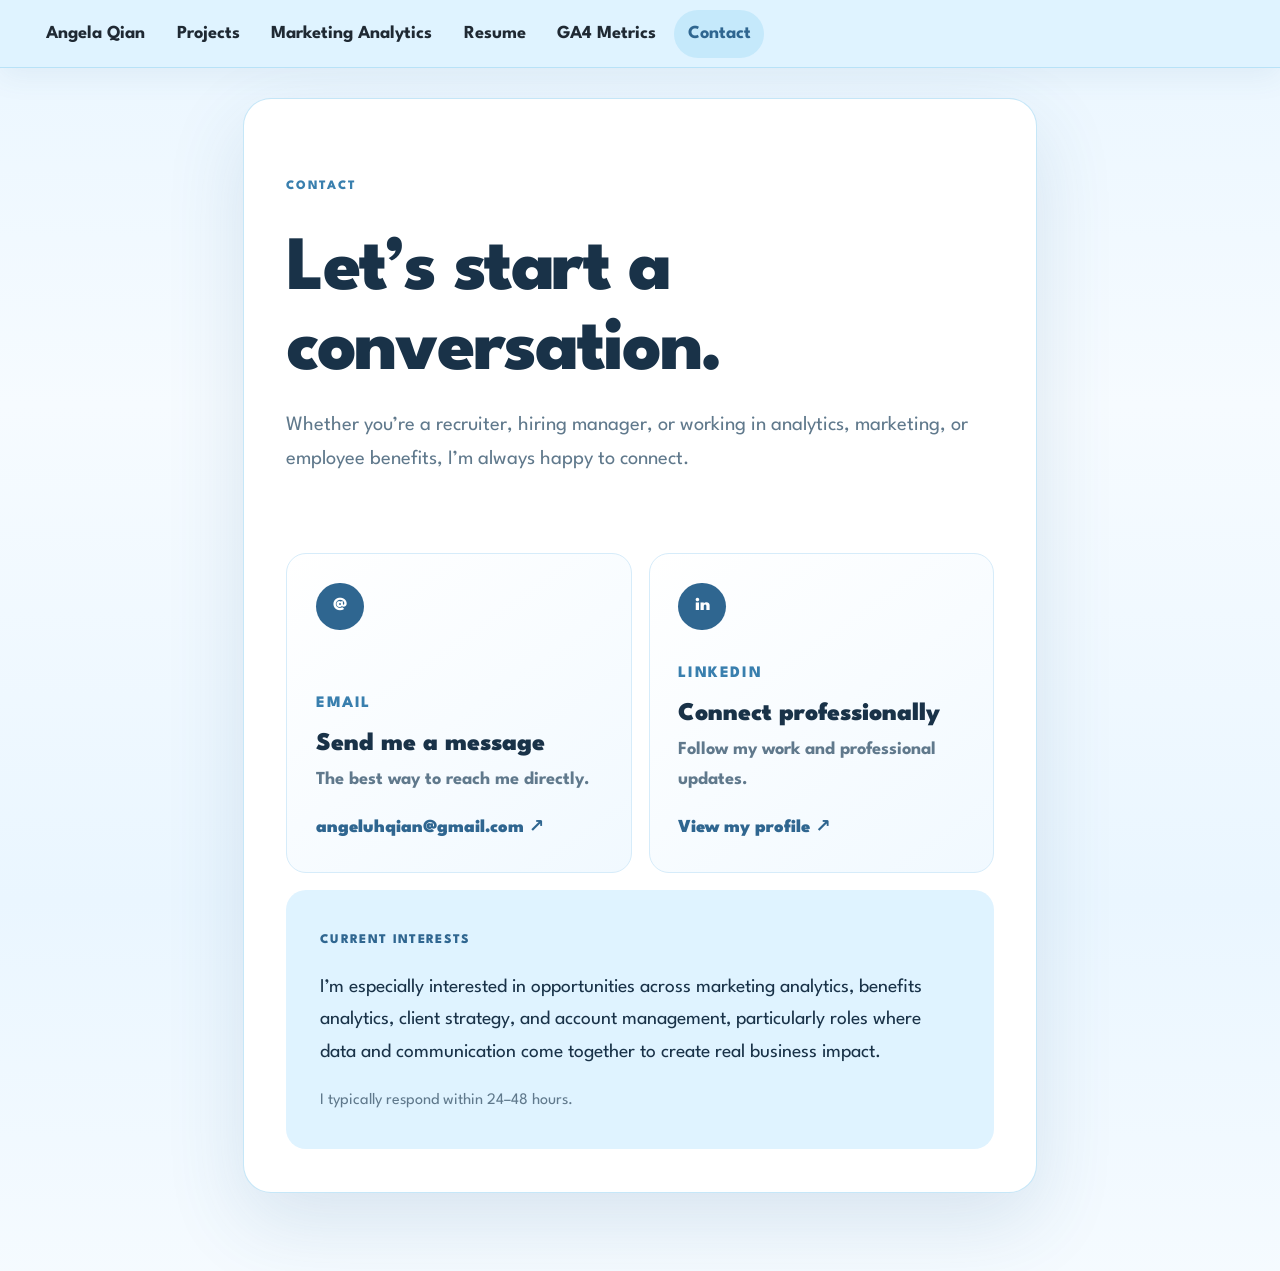
==== docs/contact-me.html @ a6282f03 "Refine contact interests sentence" ====
<!DOCTYPE html>
<html xmlns="http://www.w3.org/1999/xhtml" lang="en" xml:lang="en"><head>

<meta charset="utf-8">
<meta name="generator" content="quarto-1.6.40">

<meta name="viewport" content="width=device-width, initial-scale=1.0, user-scalable=yes">


<title>Let’s Connect</title>
<style>
code{white-space: pre-wrap;}
span.smallcaps{font-variant: small-caps;}
div.columns{display: flex; gap: min(4vw, 1.5em);}
div.column{flex: auto; overflow-x: auto;}
div.hanging-indent{margin-left: 1.5em; text-indent: -1.5em;}
ul.task-list{list-style: none;}
ul.task-list li input[type="checkbox"] {
  width: 0.8em;
  margin: 0 0.8em 0.2em -1em; /* quarto-specific, see https://github.com/quarto-dev/quarto-cli/issues/4556 */ 
  vertical-align: middle;
}
</style>


<script src="site_libs/quarto-nav/quarto-nav.js"></script>
<script src="site_libs/quarto-nav/headroom.min.js"></script>
<script src="site_libs/clipboard/clipboard.min.js"></script>
<script src="site_libs/quarto-search/autocomplete.umd.js"></script>
<script src="site_libs/quarto-search/fuse.min.js"></script>
<script src="site_libs/quarto-search/quarto-search.js"></script>
<meta name="quarto:offset" content="./">
<script src="site_libs/quarto-html/quarto.js"></script>
<script src="site_libs/quarto-html/popper.min.js"></script>
<script src="site_libs/quarto-html/tippy.umd.min.js"></script>
<script src="site_libs/quarto-html/anchor.min.js"></script>
<link href="site_libs/quarto-html/tippy.css" rel="stylesheet">
<link href="site_libs/quarto-html/quarto-syntax-highlighting-549806ee2085284f45b00abea8c6df48.css" rel="stylesheet" id="quarto-text-highlighting-styles">
<script src="site_libs/bootstrap/bootstrap.min.js"></script>
<link href="site_libs/bootstrap/bootstrap-icons.css" rel="stylesheet">
<link href="site_libs/bootstrap/bootstrap-1cd7bb4c56beca8efa45df7bf167b9a0.min.css" rel="stylesheet" append-hash="true" id="quarto-bootstrap" data-mode="light">
<script id="quarto-search-options" type="application/json">{
  "location": "navbar",
  "copy-button": false,
  "collapse-after": 3,
  "panel-placement": "end",
  "type": "overlay",
  "limit": 50,
  "keyboard-shortcut": [
    "f",
    "/",
    "s"
  ],
  "show-item-context": false,
  "language": {
    "search-no-results-text": "No results",
    "search-matching-documents-text": "matching documents",
    "search-copy-link-title": "Copy link to search",
    "search-hide-matches-text": "Hide additional matches",
    "search-more-match-text": "more match in this document",
    "search-more-matches-text": "more matches in this document",
    "search-clear-button-title": "Clear",
    "search-text-placeholder": "",
    "search-detached-cancel-button-title": "Cancel",
    "search-submit-button-title": "Submit",
    "search-label": "Search"
  }
}</script>
<script async="" src="https://www.googletagmanager.com/gtag/js?id=G-0YPBS9J7F2"></script>

<script type="text/javascript">

window.dataLayer = window.dataLayer || [];
function gtag(){dataLayer.push(arguments);}
gtag('js', new Date());
gtag('config', 'G-0YPBS9J7F2', { 'anonymize_ip': true});
</script>


</head>

<body class="nav-fixed contact-page fullcontent">

<div id="quarto-search-results"></div>
  <header id="quarto-header" class="headroom fixed-top">
    <nav class="navbar navbar-expand-lg " data-bs-theme="dark">
      <div class="navbar-container container-fluid">
            <div id="quarto-search" class="" title="Search"></div>
          <button class="navbar-toggler" type="button" data-bs-toggle="collapse" data-bs-target="#navbarCollapse" aria-controls="navbarCollapse" role="menu" aria-expanded="false" aria-label="Toggle navigation" onclick="if (window.quartoToggleHeadroom) { window.quartoToggleHeadroom(); }">
  <span class="navbar-toggler-icon"></span>
</button>
          <div class="collapse navbar-collapse" id="navbarCollapse">
            <ul class="navbar-nav navbar-nav-scroll me-auto">
  <li class="nav-item">
    <a class="nav-link" href="./index.html"> 
<span class="menu-text">Angela Qian</span></a>
  </li>  
  <li class="nav-item">
    <a class="nav-link" href="./strategic-marketing.html"> 
<span class="menu-text">Projects</span></a>
  </li>  
  <li class="nav-item">
    <a class="nav-link" href="./marketing-analytics.html"> 
<span class="menu-text">Marketing Analytics</span></a>
  </li>  
  <li class="nav-item">
    <a class="nav-link" href="./resume.html"> 
<span class="menu-text">Resume</span></a>
  </li>  
  <li class="nav-item">
    <a class="nav-link" href="./ga4-metrics.html"> 
<span class="menu-text">GA4 Metrics</span></a>
  </li>  
  <li class="nav-item">
    <a class="nav-link active" href="./contact-me.html" aria-current="page"> 
<span class="menu-text">Contact</span></a>
  </li>  
</ul>
          </div> <!-- /navcollapse -->
            <div class="quarto-navbar-tools">
</div>
      </div> <!-- /container-fluid -->
    </nav>
</header>
<!-- content -->
<div id="quarto-content" class="quarto-container page-columns page-rows-contents page-layout-article page-navbar">
<!-- sidebar -->
<!-- margin-sidebar -->
    
<!-- main -->
<main class="content" id="quarto-document-content">

<header id="title-block-header" class="quarto-title-block default">
<div class="quarto-title">
<h1 class="title">Let’s Connect</h1>
</div>



<div class="quarto-title-meta">

    
  
    
  </div>
  


</header>


<section class="contact-hero">
  <p class="portfolio-eyebrow">Contact</p>
  <h1>Let’s start a conversation.</h1>
  <p>Whether you’re a recruiter, hiring manager, or working in analytics, marketing, or employee benefits, I’m always happy to connect.</p>
</section>

<div class="contact-grid">
  <a class="contact-card" href="mailto:angeluhqian@gmail.com"><span class="contact-card__icon">@</span><small>Email</small><strong>Send me a message</strong><p>The best way to reach me directly.</p><b>angeluhqian@gmail.com ↗</b></a>
  <a class="contact-card" href="https://www.linkedin.com/in/qianangela1/" target="_blank" rel="noopener"><span class="contact-card__icon">in</span><small>LinkedIn</small><strong>Connect professionally</strong><p>Follow my work and professional updates.</p><b>View my profile ↗</b></a>
</div>

<section class="contact-note"><span>Current interests</span><p>I’m especially interested in opportunities across marketing analytics, benefits analytics, client strategy, and account management, particularly roles where data and communication come together to create real business impact.</p><small>I typically respond within 24–48 hours.</small></section>



</main> <!-- /main -->
<div class="project-modal" id="project-modal" aria-hidden="true">
  <div class="project-modal__backdrop" data-project-close=""></div>
  <section class="project-modal__panel" role="dialog" aria-modal="true" aria-labelledby="project-modal-title">
    <button class="project-modal__close" type="button" aria-label="Close project preview" data-project-close="">×</button>
    <div class="project-modal__copy">
      <span class="project-modal__tag" id="project-modal-tag"></span>
      <h2 id="project-modal-title"></h2>
      <p id="project-modal-description"></p>
      <a class="project-modal__link" id="project-modal-link" target="_blank" rel="noopener">Open full project <span aria-hidden="true">↗</span></a>
    </div>
    <div class="project-modal__preview">
      <iframe id="project-modal-frame" title="Project preview" loading="lazy" allowfullscreen=""></iframe>
    </div>
  </section>
</div>
<script>
(() => {
  const modal = document.getElementById('project-modal');
  if (!modal) return;
  const title = document.getElementById('project-modal-title');
  const tag = document.getElementById('project-modal-tag');
  const description = document.getElementById('project-modal-description');
  const link = document.getElementById('project-modal-link');
  const frame = document.getElementById('project-modal-frame');
  let opener;

  const closeModal = () => {
    modal.classList.remove('is-open');
    modal.setAttribute('aria-hidden', 'true');
    document.body.classList.remove('modal-open');
    frame.src = 'about:blank';
    opener?.focus();
  };

  document.querySelectorAll('[data-project-preview]').forEach((card) => {
    card.addEventListener('click', () => {
      opener = card;
      title.textContent = card.dataset.title;
      tag.textContent = card.dataset.tag;
      description.textContent = card.dataset.description;
      link.href = card.dataset.url;
      frame.src = card.dataset.embed || card.dataset.url;
      modal.classList.add('is-open');
      modal.setAttribute('aria-hidden', 'false');
      document.body.classList.add('modal-open');
      modal.querySelector('.project-modal__close').focus();
    });
  });

  modal.querySelectorAll('[data-project-close]').forEach((button) => button.addEventListener('click', closeModal));
  document.addEventListener('keydown', (event) => {
    if (event.key === 'Escape' && modal.classList.contains('is-open')) closeModal();
  });
})();
</script>
<script id="quarto-html-after-body" type="application/javascript">
window.document.addEventListener("DOMContentLoaded", function (event) {
  const toggleBodyColorMode = (bsSheetEl) => {
    const mode = bsSheetEl.getAttribute("data-mode");
    const bodyEl = window.document.querySelector("body");
    if (mode === "dark") {
      bodyEl.classList.add("quarto-dark");
      bodyEl.classList.remove("quarto-light");
    } else {
      bodyEl.classList.add("quarto-light");
      bodyEl.classList.remove("quarto-dark");
    }
  }
  const toggleBodyColorPrimary = () => {
    const bsSheetEl = window.document.querySelector("link#quarto-bootstrap");
    if (bsSheetEl) {
      toggleBodyColorMode(bsSheetEl);
    }
  }
  toggleBodyColorPrimary();  
  const icon = "";
  const anchorJS = new window.AnchorJS();
  anchorJS.options = {
    placement: 'right',
    icon: icon
  };
  anchorJS.add('.anchored');
  const isCodeAnnotation = (el) => {
    for (const clz of el.classList) {
      if (clz.startsWith('code-annotation-')) {                     
        return true;
      }
    }
    return false;
  }
  const onCopySuccess = function(e) {
    // button target
    const button = e.trigger;
    // don't keep focus
    button.blur();
    // flash "checked"
    button.classList.add('code-copy-button-checked');
    var currentTitle = button.getAttribute("title");
    button.setAttribute("title", "Copied!");
    let tooltip;
    if (window.bootstrap) {
      button.setAttribute("data-bs-toggle", "tooltip");
      button.setAttribute("data-bs-placement", "left");
      button.setAttribute("data-bs-title", "Copied!");
      tooltip = new bootstrap.Tooltip(button, 
        { trigger: "manual", 
          customClass: "code-copy-button-tooltip",
          offset: [0, -8]});
      tooltip.show();    
    }
    setTimeout(function() {
      if (tooltip) {
        tooltip.hide();
        button.removeAttribute("data-bs-title");
        button.removeAttribute("data-bs-toggle");
        button.removeAttribute("data-bs-placement");
      }
      button.setAttribute("title", currentTitle);
      button.classList.remove('code-copy-button-checked');
    }, 1000);
    // clear code selection
    e.clearSelection();
  }
  const getTextToCopy = function(trigger) {
      const codeEl = trigger.previousElementSibling.cloneNode(true);
      for (const childEl of codeEl.children) {
        if (isCodeAnnotation(childEl)) {
          childEl.remove();
        }
      }
      return codeEl.innerText;
  }
  const clipboard = new window.ClipboardJS('.code-copy-button:not([data-in-quarto-modal])', {
    text: getTextToCopy
  });
  clipboard.on('success', onCopySuccess);
  if (window.document.getElementById('quarto-embedded-source-code-modal')) {
    const clipboardModal = new window.ClipboardJS('.code-copy-button[data-in-quarto-modal]', {
      text: getTextToCopy,
      container: window.document.getElementById('quarto-embedded-source-code-modal')
    });
    clipboardModal.on('success', onCopySuccess);
  }
    var localhostRegex = new RegExp(/^(?:http|https):\/\/localhost\:?[0-9]*\//);
    var mailtoRegex = new RegExp(/^mailto:/);
      var filterRegex = new RegExp('/' + window.location.host + '/');
    var isInternal = (href) => {
        return filterRegex.test(href) || localhostRegex.test(href) || mailtoRegex.test(href);
    }
    // Inspect non-navigation links and adorn them if external
 	var links = window.document.querySelectorAll('a[href]:not(.nav-link):not(.navbar-brand):not(.toc-action):not(.sidebar-link):not(.sidebar-item-toggle):not(.pagination-link):not(.no-external):not([aria-hidden]):not(.dropdown-item):not(.quarto-navigation-tool):not(.about-link)');
    for (var i=0; i<links.length; i++) {
      const link = links[i];
      if (!isInternal(link.href)) {
        // undo the damage that might have been done by quarto-nav.js in the case of
        // links that we want to consider external
        if (link.dataset.originalHref !== undefined) {
          link.href = link.dataset.originalHref;
        }
      }
    }
  function tippyHover(el, contentFn, onTriggerFn, onUntriggerFn) {
    const config = {
      allowHTML: true,
      maxWidth: 500,
      delay: 100,
      arrow: false,
      appendTo: function(el) {
          return el.parentElement;
      },
      interactive: true,
      interactiveBorder: 10,
      theme: 'quarto',
      placement: 'bottom-start',
    };
    if (contentFn) {
      config.content = contentFn;
    }
    if (onTriggerFn) {
      config.onTrigger = onTriggerFn;
    }
    if (onUntriggerFn) {
      config.onUntrigger = onUntriggerFn;
    }
    window.tippy(el, config); 
  }
  const noterefs = window.document.querySelectorAll('a[role="doc-noteref"]');
  for (var i=0; i<noterefs.length; i++) {
    const ref = noterefs[i];
    tippyHover(ref, function() {
      // use id or data attribute instead here
      let href = ref.getAttribute('data-footnote-href') || ref.getAttribute('href');
      try { href = new URL(href).hash; } catch {}
      const id = href.replace(/^#\/?/, "");
      const note = window.document.getElementById(id);
      if (note) {
        return note.innerHTML;
      } else {
        return "";
      }
    });
  }
  const xrefs = window.document.querySelectorAll('a.quarto-xref');
  const processXRef = (id, note) => {
    // Strip column container classes
    const stripColumnClz = (el) => {
      el.classList.remove("page-full", "page-columns");
      if (el.children) {
        for (const child of el.children) {
          stripColumnClz(child);
        }
      }
    }
    stripColumnClz(note)
    if (id === null || id.startsWith('sec-')) {
      // Special case sections, only their first couple elements
      const container = document.createElement("div");
      if (note.children && note.children.length > 2) {
        container.appendChild(note.children[0].cloneNode(true));
        for (let i = 1; i < note.children.length; i++) {
          const child = note.children[i];
          if (child.tagName === "P" && child.innerText === "") {
            continue;
          } else {
            container.appendChild(child.cloneNode(true));
            break;
          }
        }
        if (window.Quarto?.typesetMath) {
          window.Quarto.typesetMath(container);
        }
        return container.innerHTML
      } else {
        if (window.Quarto?.typesetMath) {
          window.Quarto.typesetMath(note);
        }
        return note.innerHTML;
      }
    } else {
      // Remove any anchor links if they are present
      const anchorLink = note.querySelector('a.anchorjs-link');
      if (anchorLink) {
        anchorLink.remove();
      }
      if (window.Quarto?.typesetMath) {
        window.Quarto.typesetMath(note);
      }
      if (note.classList.contains("callout")) {
        return note.outerHTML;
      } else {
        return note.innerHTML;
      }
    }
  }
  for (var i=0; i<xrefs.length; i++) {
    const xref = xrefs[i];
    tippyHover(xref, undefined, function(instance) {
      instance.disable();
      let url = xref.getAttribute('href');
      let hash = undefined; 
      if (url.startsWith('#')) {
        hash = url;
      } else {
        try { hash = new URL(url).hash; } catch {}
      }
      if (hash) {
        const id = hash.replace(/^#\/?/, "");
        const note = window.document.getElementById(id);
        if (note !== null) {
          try {
            const html = processXRef(id, note.cloneNode(true));
            instance.setContent(html);
          } finally {
            instance.enable();
            instance.show();
          }
        } else {
          // See if we can fetch this
          fetch(url.split('#')[0])
          .then(res => res.text())
          .then(html => {
            const parser = new DOMParser();
            const htmlDoc = parser.parseFromString(html, "text/html");
            const note = htmlDoc.getElementById(id);
            if (note !== null) {
              const html = processXRef(id, note);
              instance.setContent(html);
            } 
          }).finally(() => {
            instance.enable();
            instance.show();
          });
        }
      } else {
        // See if we can fetch a full url (with no hash to target)
        // This is a special case and we should probably do some content thinning / targeting
        fetch(url)
        .then(res => res.text())
        .then(html => {
          const parser = new DOMParser();
          const htmlDoc = parser.parseFromString(html, "text/html");
          const note = htmlDoc.querySelector('main.content');
          if (note !== null) {
            // This should only happen for chapter cross references
            // (since there is no id in the URL)
            // remove the first header
            if (note.children.length > 0 && note.children[0].tagName === "HEADER") {
              note.children[0].remove();
            }
            const html = processXRef(null, note);
            instance.setContent(html);
          } 
        }).finally(() => {
          instance.enable();
          instance.show();
        });
      }
    }, function(instance) {
    });
  }
      let selectedAnnoteEl;
      const selectorForAnnotation = ( cell, annotation) => {
        let cellAttr = 'data-code-cell="' + cell + '"';
        let lineAttr = 'data-code-annotation="' +  annotation + '"';
        const selector = 'span[' + cellAttr + '][' + lineAttr + ']';
        return selector;
      }
      const selectCodeLines = (annoteEl) => {
        const doc = window.document;
        const targetCell = annoteEl.getAttribute("data-target-cell");
        const targetAnnotation = annoteEl.getAttribute("data-target-annotation");
        const annoteSpan = window.document.querySelector(selectorForAnnotation(targetCell, targetAnnotation));
        const lines = annoteSpan.getAttribute("data-code-lines").split(",");
        const lineIds = lines.map((line) => {
          return targetCell + "-" + line;
        })
        let top = null;
        let height = null;
        let parent = null;
        if (lineIds.length > 0) {
            //compute the position of the single el (top and bottom and make a div)
            const el = window.document.getElementById(lineIds[0]);
            top = el.offsetTop;
            height = el.offsetHeight;
            parent = el.parentElement.parentElement;
          if (lineIds.length > 1) {
            const lastEl = window.document.getElementById(lineIds[lineIds.length - 1]);
            const bottom = lastEl.offsetTop + lastEl.offsetHeight;
            height = bottom - top;
          }
          if (top !== null && height !== null && parent !== null) {
            // cook up a div (if necessary) and position it 
            let div = window.document.getElementById("code-annotation-line-highlight");
            if (div === null) {
              div = window.document.createElement("div");
              div.setAttribute("id", "code-annotation-line-highlight");
              div.style.position = 'absolute';
              parent.appendChild(div);
            }
            div.style.top = top - 2 + "px";
            div.style.height = height + 4 + "px";
            div.style.left = 0;
            let gutterDiv = window.document.getElementById("code-annotation-line-highlight-gutter");
            if (gutterDiv === null) {
              gutterDiv = window.document.createElement("div");
              gutterDiv.setAttribute("id", "code-annotation-line-highlight-gutter");
              gutterDiv.style.position = 'absolute';
              const codeCell = window.document.getElementById(targetCell);
              const gutter = codeCell.querySelector('.code-annotation-gutter');
              gutter.appendChild(gutterDiv);
            }
            gutterDiv.style.top = top - 2 + "px";
            gutterDiv.style.height = height + 4 + "px";
          }
          selectedAnnoteEl = annoteEl;
        }
      };
      const unselectCodeLines = () => {
        const elementsIds = ["code-annotation-line-highlight", "code-annotation-line-highlight-gutter"];
        elementsIds.forEach((elId) => {
          const div = window.document.getElementById(elId);
          if (div) {
            div.remove();
          }
        });
        selectedAnnoteEl = undefined;
      };
        // Handle positioning of the toggle
    window.addEventListener(
      "resize",
      throttle(() => {
        elRect = undefined;
        if (selectedAnnoteEl) {
          selectCodeLines(selectedAnnoteEl);
        }
      }, 10)
    );
    function throttle(fn, ms) {
    let throttle = false;
    let timer;
      return (...args) => {
        if(!throttle) { // first call gets through
            fn.apply(this, args);
            throttle = true;
        } else { // all the others get throttled
            if(timer) clearTimeout(timer); // cancel #2
            timer = setTimeout(() => {
              fn.apply(this, args);
              timer = throttle = false;
            }, ms);
        }
      };
    }
      // Attach click handler to the DT
      const annoteDls = window.document.querySelectorAll('dt[data-target-cell]');
      for (const annoteDlNode of annoteDls) {
        annoteDlNode.addEventListener('click', (event) => {
          const clickedEl = event.target;
          if (clickedEl !== selectedAnnoteEl) {
            unselectCodeLines();
            const activeEl = window.document.querySelector('dt[data-target-cell].code-annotation-active');
            if (activeEl) {
              activeEl.classList.remove('code-annotation-active');
            }
            selectCodeLines(clickedEl);
            clickedEl.classList.add('code-annotation-active');
          } else {
            // Unselect the line
            unselectCodeLines();
            clickedEl.classList.remove('code-annotation-active');
          }
        });
      }
  const findCites = (el) => {
    const parentEl = el.parentElement;
    if (parentEl) {
      const cites = parentEl.dataset.cites;
      if (cites) {
        return {
          el,
          cites: cites.split(' ')
        };
      } else {
        return findCites(el.parentElement)
      }
    } else {
      return undefined;
    }
  };
  var bibliorefs = window.document.querySelectorAll('a[role="doc-biblioref"]');
  for (var i=0; i<bibliorefs.length; i++) {
    const ref = bibliorefs[i];
    const citeInfo = findCites(ref);
    if (citeInfo) {
      tippyHover(citeInfo.el, function() {
        var popup = window.document.createElement('div');
        citeInfo.cites.forEach(function(cite) {
          var citeDiv = window.document.createElement('div');
          citeDiv.classList.add('hanging-indent');
          citeDiv.classList.add('csl-entry');
          var biblioDiv = window.document.getElementById('ref-' + cite);
          if (biblioDiv) {
            citeDiv.innerHTML = biblioDiv.innerHTML;
          }
          popup.appendChild(citeDiv);
        });
        return popup.innerHTML;
      });
    }
  }
});
</script>
</div> <!-- /content -->




</body></html>
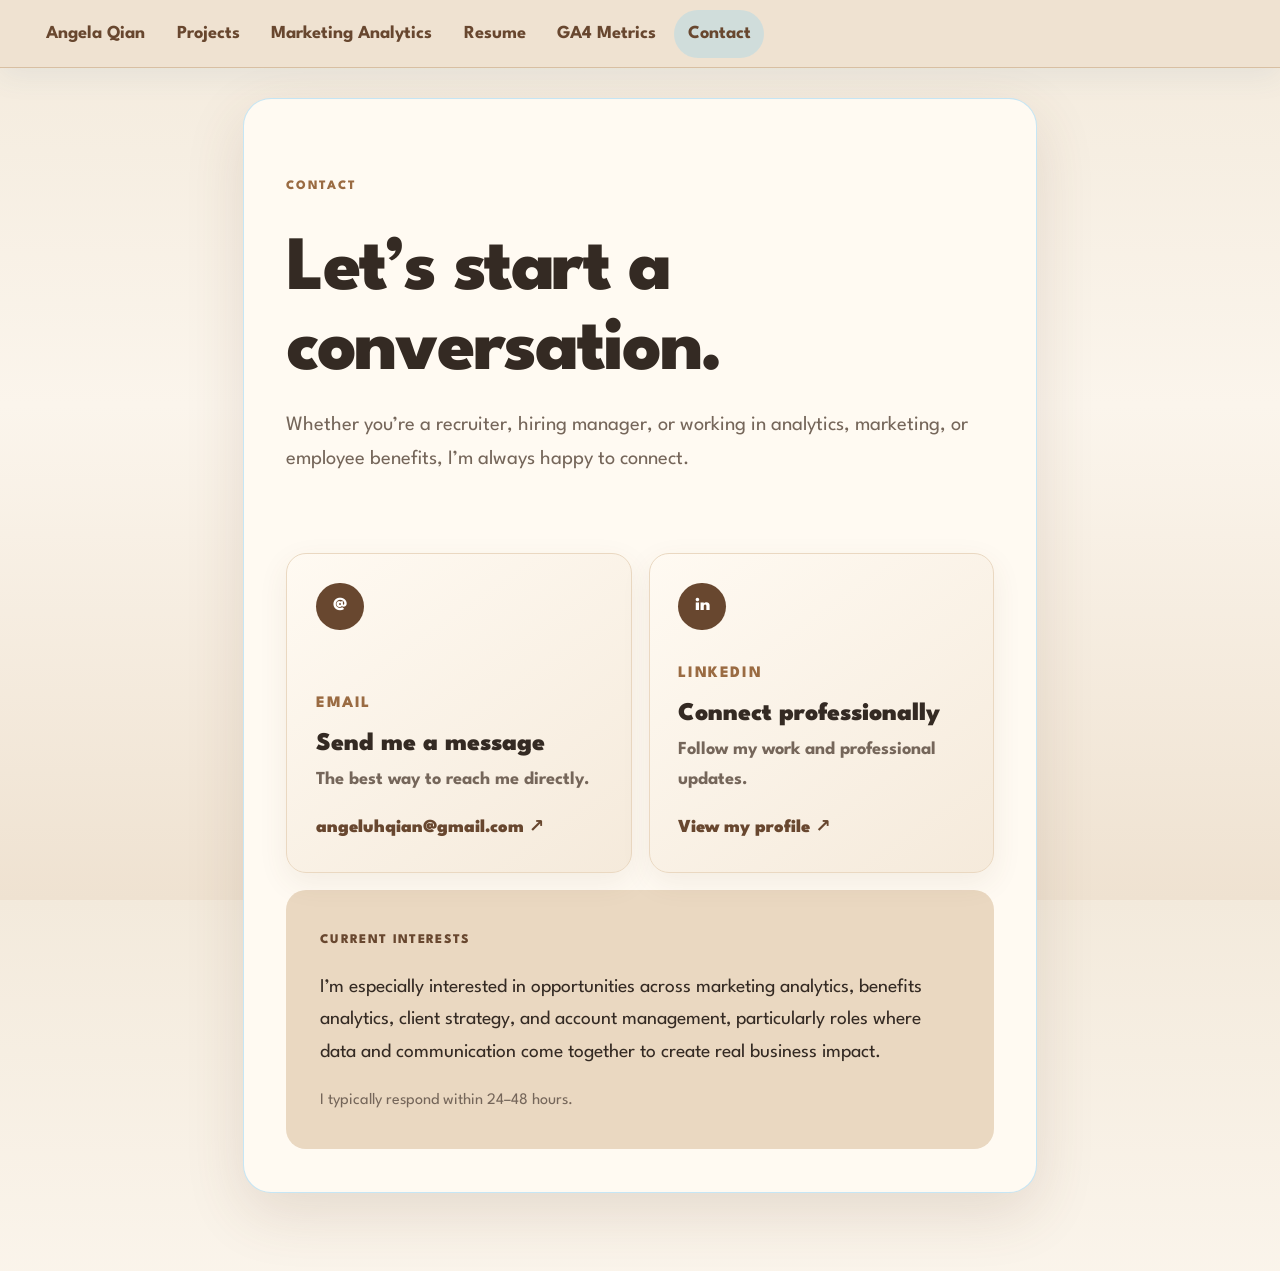
==== commit fbbf3b75: "Refresh portfolio with warm beige palette" ====
--- a/docs/contact-me.html
+++ b/docs/contact-me.html
@@ -38,7 +38,7 @@
 <link href="site_libs/quarto-html/quarto-syntax-highlighting-549806ee2085284f45b00abea8c6df48.css" rel="stylesheet" id="quarto-text-highlighting-styles">
 <script src="site_libs/bootstrap/bootstrap.min.js"></script>
 <link href="site_libs/bootstrap/bootstrap-icons.css" rel="stylesheet">
-<link href="site_libs/bootstrap/bootstrap-1cd7bb4c56beca8efa45df7bf167b9a0.min.css" rel="stylesheet" append-hash="true" id="quarto-bootstrap" data-mode="light">
+<link href="site_libs/bootstrap/bootstrap-25b3a88917182b3e0461b6937947fda5.min.css" rel="stylesheet" append-hash="true" id="quarto-bootstrap" data-mode="light">
 <script id="quarto-search-options" type="application/json">{
   "location": "navbar",
   "copy-button": false,
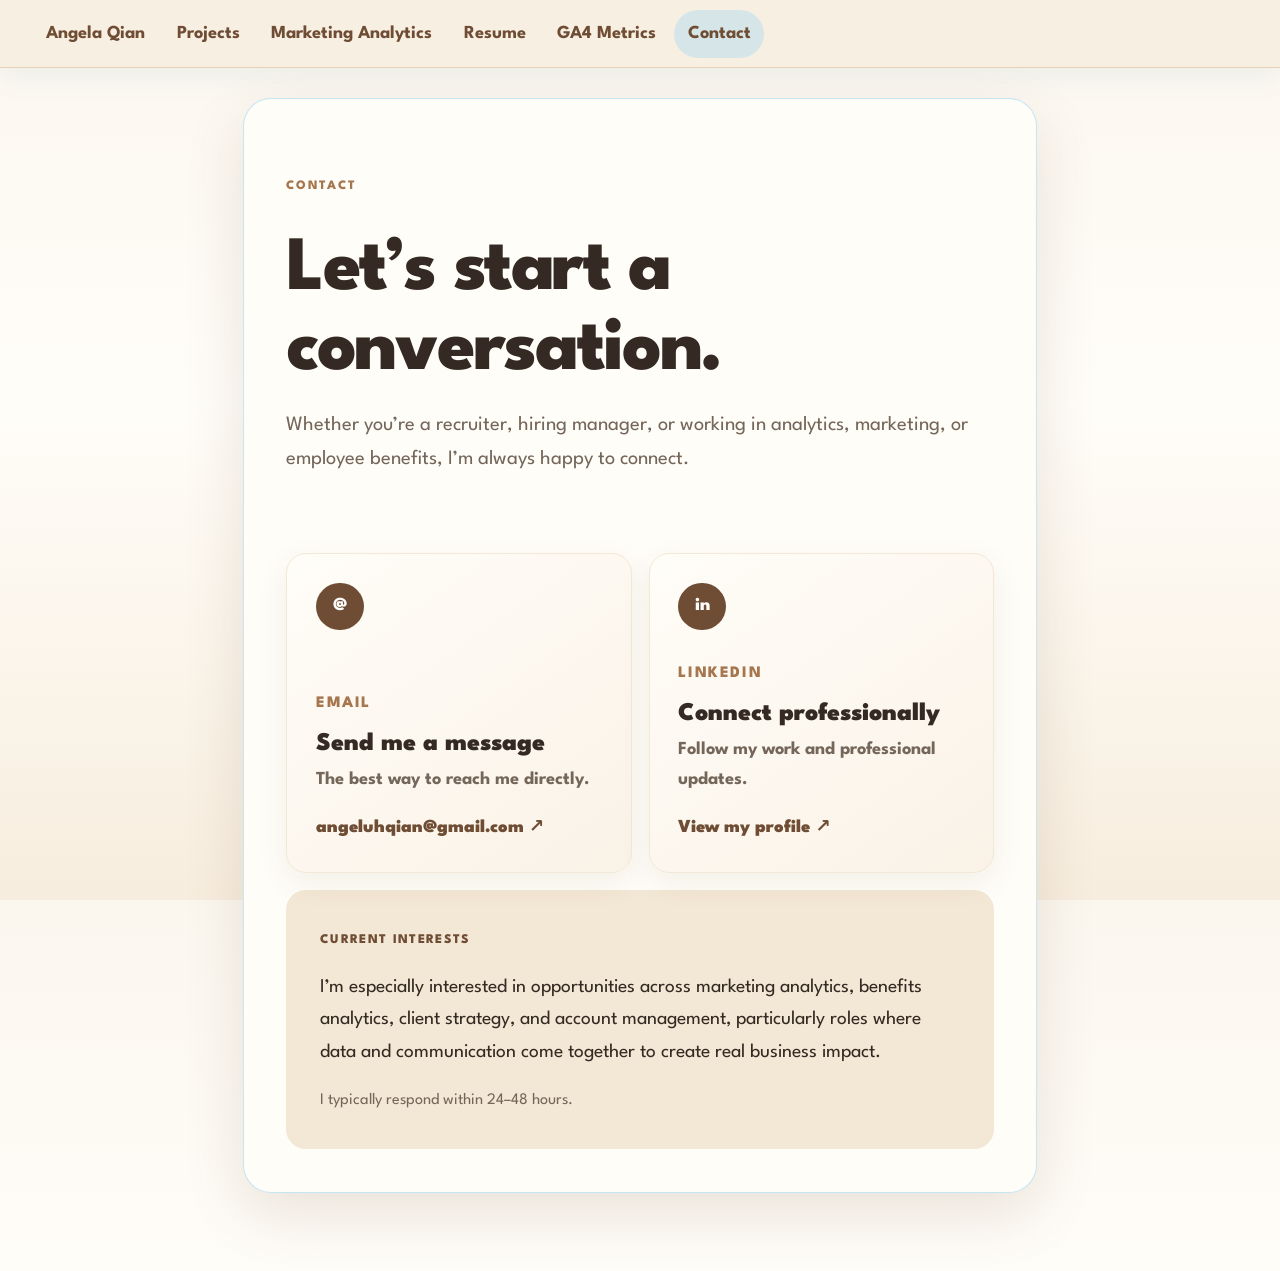
==== commit 851ece12: "Lighten portfolio cream palette" ====
--- a/docs/contact-me.html
+++ b/docs/contact-me.html
@@ -38,7 +38,7 @@
 <link href="site_libs/quarto-html/quarto-syntax-highlighting-549806ee2085284f45b00abea8c6df48.css" rel="stylesheet" id="quarto-text-highlighting-styles">
 <script src="site_libs/bootstrap/bootstrap.min.js"></script>
 <link href="site_libs/bootstrap/bootstrap-icons.css" rel="stylesheet">
-<link href="site_libs/bootstrap/bootstrap-25b3a88917182b3e0461b6937947fda5.min.css" rel="stylesheet" append-hash="true" id="quarto-bootstrap" data-mode="light">
+<link href="site_libs/bootstrap/bootstrap-8d386b79bbc3041ab33fc89fe3f224b3.min.css" rel="stylesheet" append-hash="true" id="quarto-bootstrap" data-mode="light">
 <script id="quarto-search-options" type="application/json">{
   "location": "navbar",
   "copy-button": false,
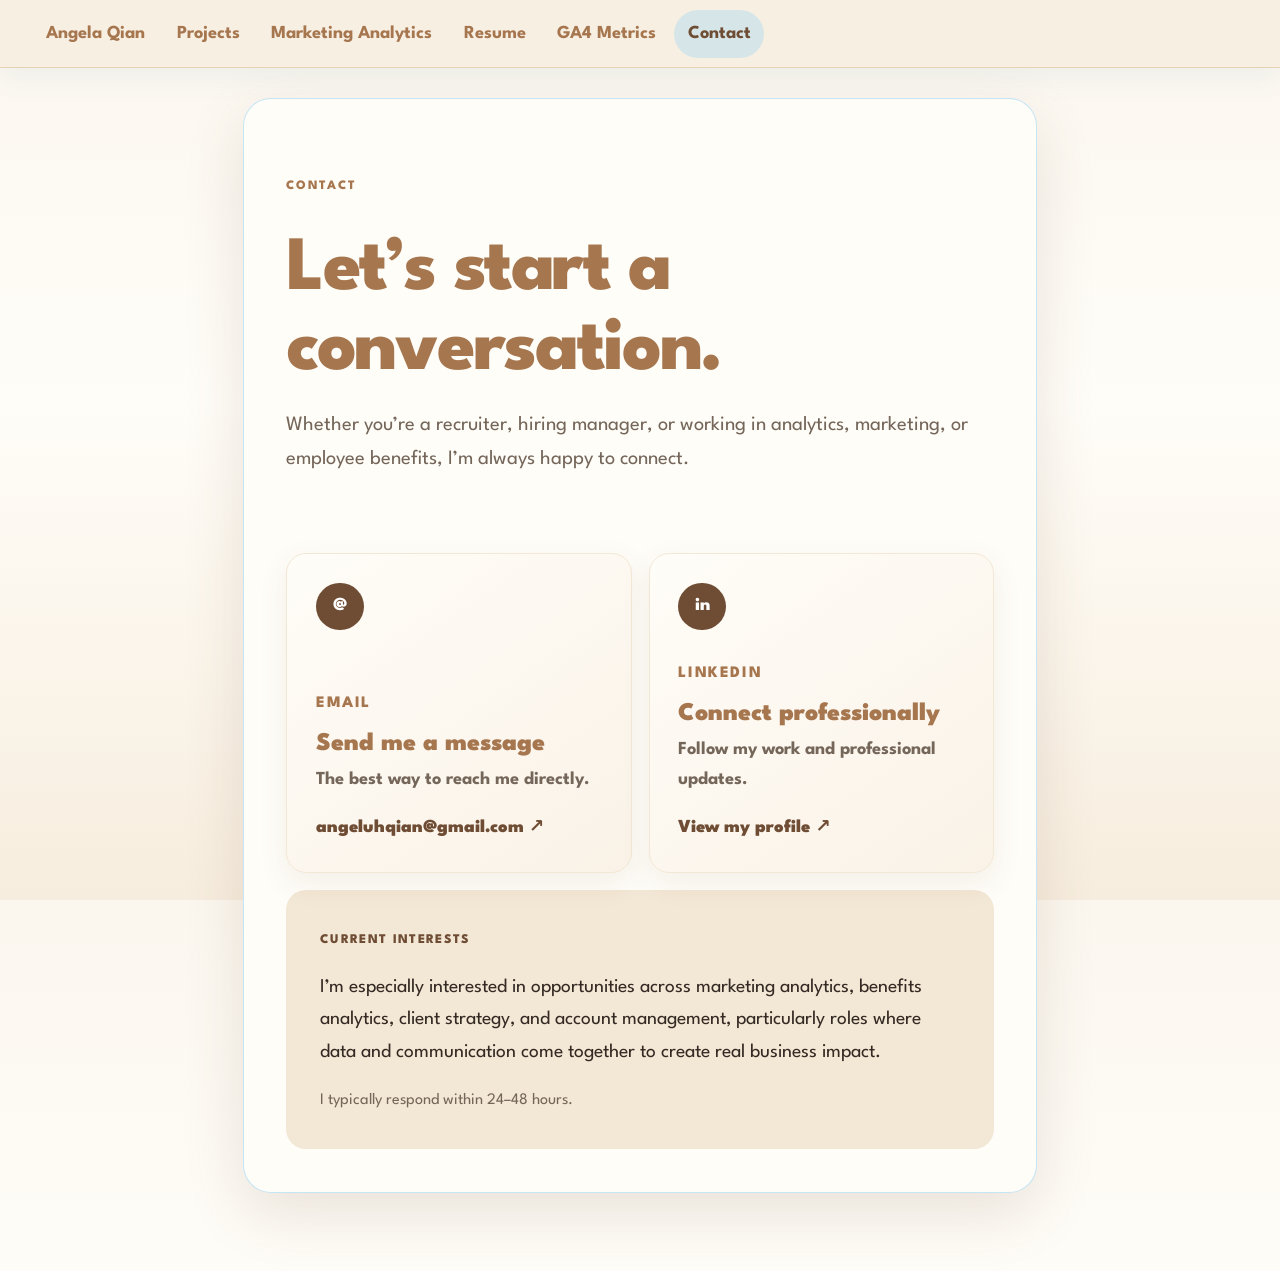
==== commit acd78c87: "Update degree status and lighten headings" ====
--- a/docs/contact-me.html
+++ b/docs/contact-me.html
@@ -38,7 +38,7 @@
 <link href="site_libs/quarto-html/quarto-syntax-highlighting-549806ee2085284f45b00abea8c6df48.css" rel="stylesheet" id="quarto-text-highlighting-styles">
 <script src="site_libs/bootstrap/bootstrap.min.js"></script>
 <link href="site_libs/bootstrap/bootstrap-icons.css" rel="stylesheet">
-<link href="site_libs/bootstrap/bootstrap-8d386b79bbc3041ab33fc89fe3f224b3.min.css" rel="stylesheet" append-hash="true" id="quarto-bootstrap" data-mode="light">
+<link href="site_libs/bootstrap/bootstrap-896258b232da3f75c697dc8c4ed8fd38.min.css" rel="stylesheet" append-hash="true" id="quarto-bootstrap" data-mode="light">
 <script id="quarto-search-options" type="application/json">{
   "location": "navbar",
   "copy-button": false,
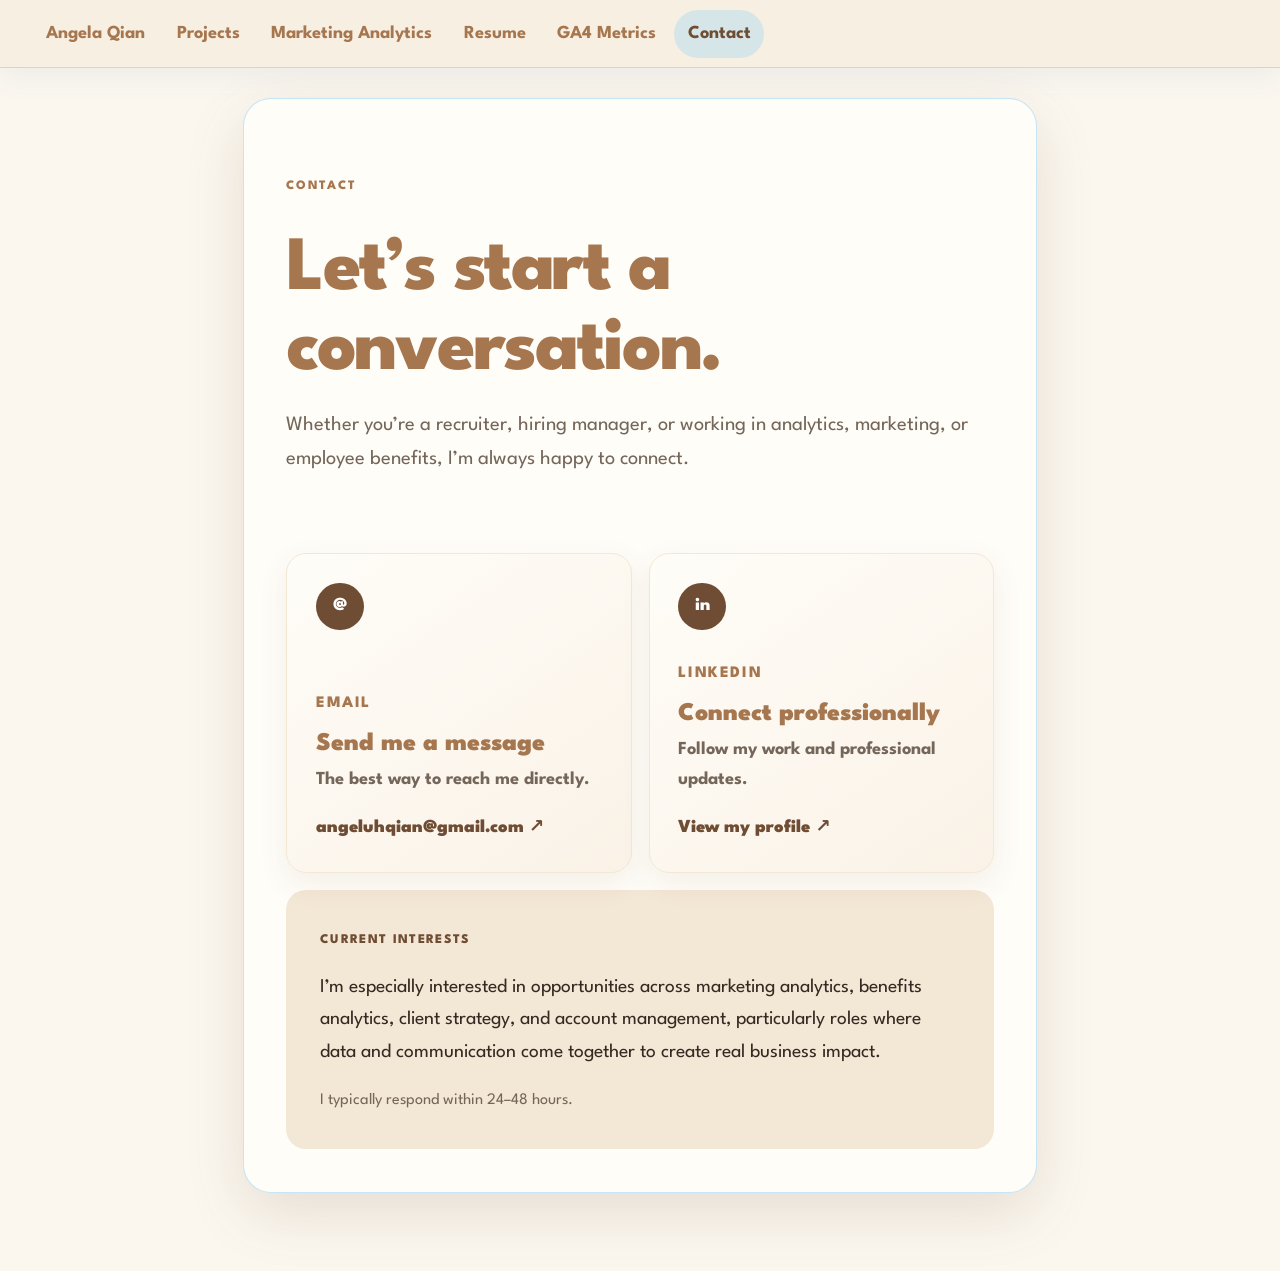
==== commit 01f60fa8: "Use continuous fixed cream background" ====
--- a/docs/contact-me.html
+++ b/docs/contact-me.html
@@ -38,7 +38,7 @@
 <link href="site_libs/quarto-html/quarto-syntax-highlighting-549806ee2085284f45b00abea8c6df48.css" rel="stylesheet" id="quarto-text-highlighting-styles">
 <script src="site_libs/bootstrap/bootstrap.min.js"></script>
 <link href="site_libs/bootstrap/bootstrap-icons.css" rel="stylesheet">
-<link href="site_libs/bootstrap/bootstrap-896258b232da3f75c697dc8c4ed8fd38.min.css" rel="stylesheet" append-hash="true" id="quarto-bootstrap" data-mode="light">
+<link href="site_libs/bootstrap/bootstrap-6ed1a3cb8e75be2eee0d963b413d828c.min.css" rel="stylesheet" append-hash="true" id="quarto-bootstrap" data-mode="light">
 <script id="quarto-search-options" type="application/json">{
   "location": "navbar",
   "copy-button": false,
